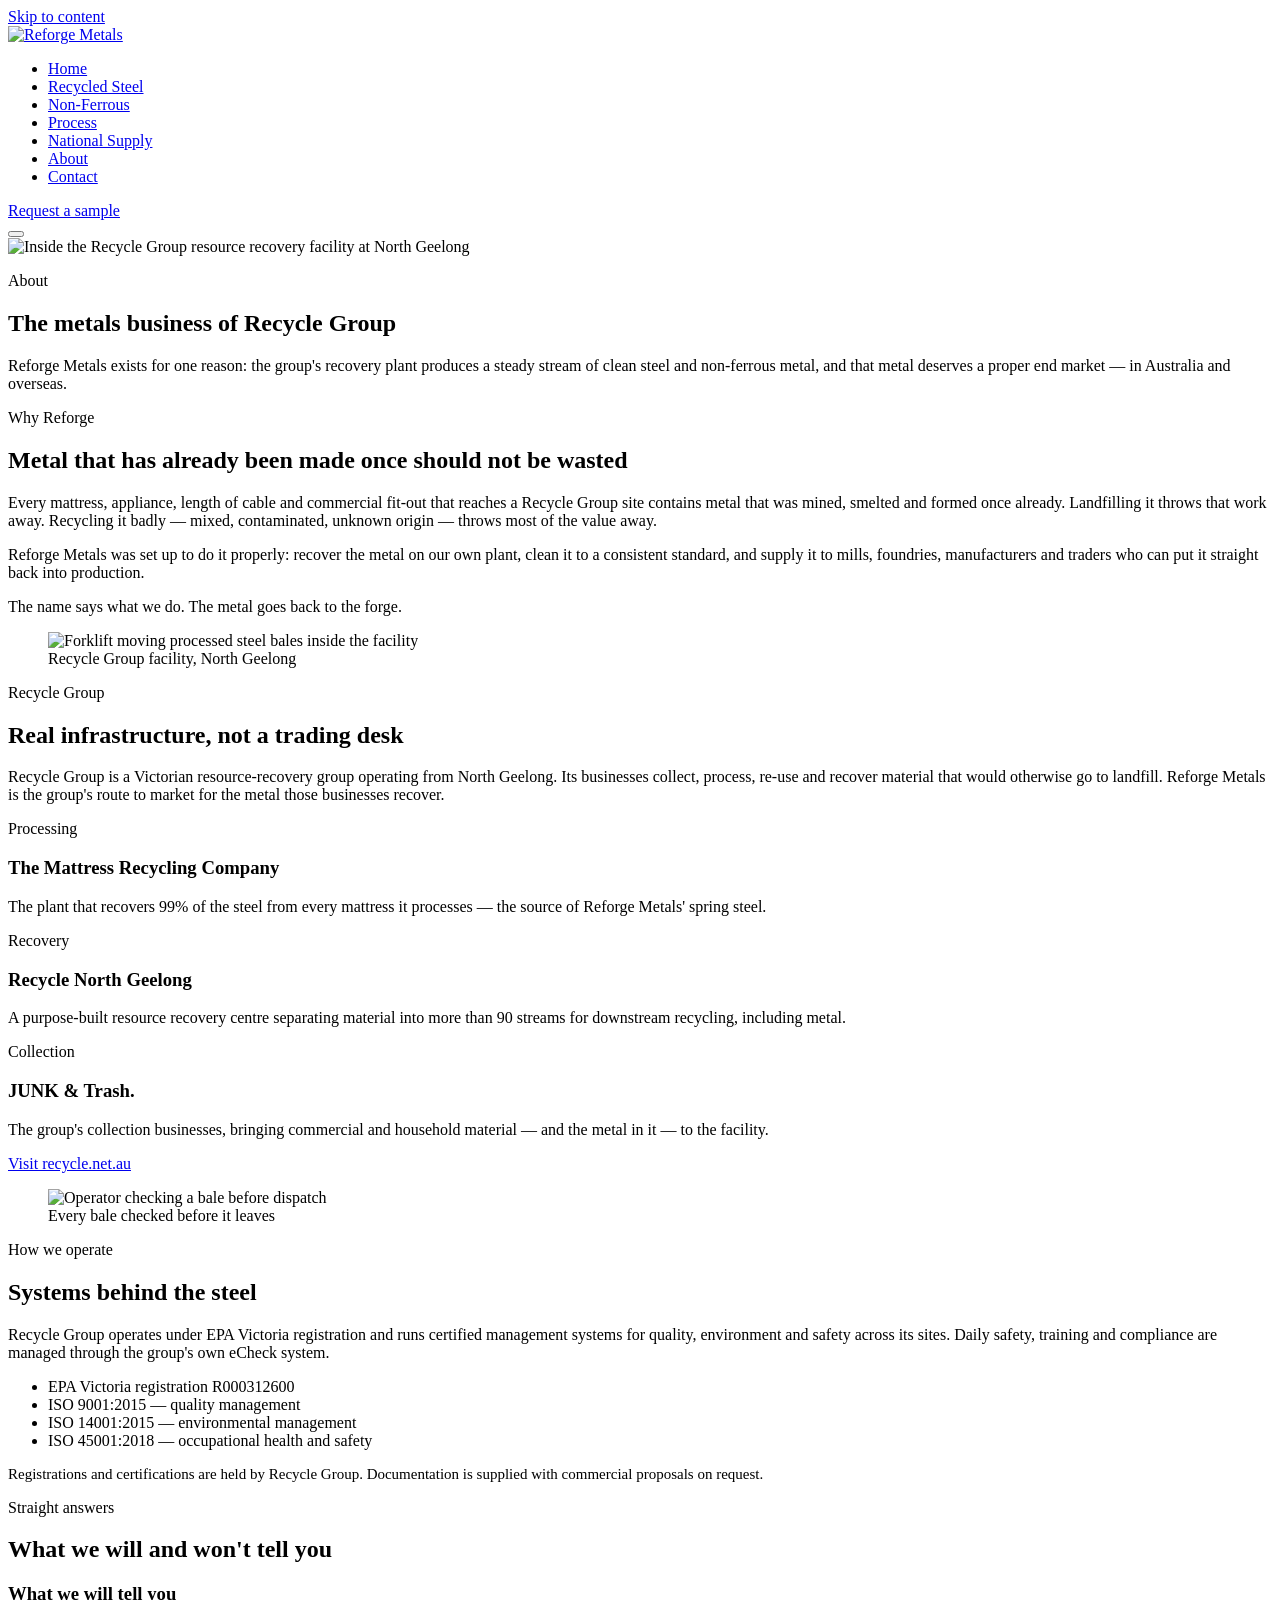
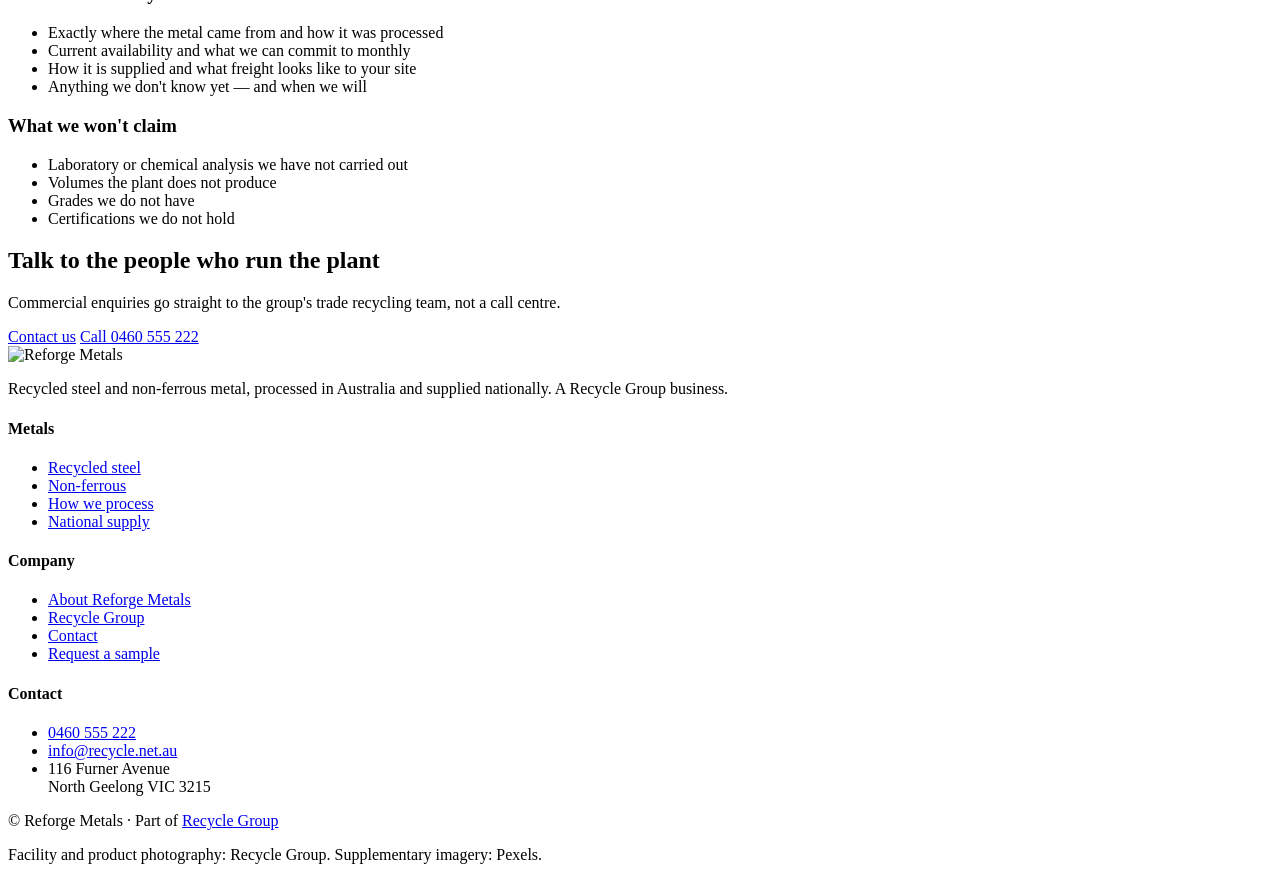
==== about.html @ 905d87a1 "Add Reforge Metals site pages" ====
<!DOCTYPE html>
<html lang="en-AU">
<head>
<meta charset="utf-8">
<meta name="viewport" content="width=device-width, initial-scale=1">
<title>About — Reforge Metals</title>
<meta name="description" content="Reforge Metals is the metals business of Recycle Group, the Victorian resource-recovery group behind The Mattress Recycling Company and Recycle North Geelong.">
<meta name="theme-color" content="#0E1113">
<link rel="icon" type="image/png" href="assets/favicon.png">
<meta property="og:title" content="About — Reforge Metals">
<meta property="og:description" content="Reforge Metals is the metals business of Recycle Group, the Victorian resource-recovery group behind The Mattress Recycling Company and Recycle North Geelong.">
<meta property="og:image" content="assets/img/hero-bale-container.webp">
<link rel="preconnect" href="https://fonts.googleapis.com">
<link rel="preconnect" href="https://fonts.gstatic.com" crossorigin>
<link href="https://fonts.googleapis.com/css2?family=Barlow+Condensed:wght@600;700;800&family=Barlow:wght@400;500;600&display=swap" rel="stylesheet">
<link rel="stylesheet" href="assets/main.css">
</head>
<body class="page-about">
<a class="skip" href="#main">Skip to content</a>

<header class="site-header" id="top">
  <div class="wrap header-row">
    <a class="brand" href="index.html" aria-label="Reforge Metals — home">
      <img src="assets/logo-light.png" alt="Reforge Metals" width="1400" height="563">
    </a>
    <nav class="site-nav" id="site-nav" aria-label="Main">
      <ul>
        <li><a href="index.html">Home</a></li>
<li><a href="steel.html">Recycled Steel</a></li>
<li><a href="non-ferrous.html">Non-Ferrous</a></li>
<li><a href="process.html">Process</a></li>
<li><a href="national.html">National Supply</a></li>
<li><a href="about.html" class="is-active">About</a></li>
<li><a href="contact.html">Contact</a></li>
      </ul>
      <a class="btn btn-green nav-cta" href="contact.html">Request a sample</a>
    </nav>
    <button class="menu-toggle" id="menu-toggle" aria-controls="site-nav" aria-expanded="false" aria-label="Open menu">
      <span></span><span></span><span></span>
    </button>
  </div>
</header>

<main id="main">
<section class="page-hero">
  <div class="hero-media"><img src="assets/img/facility.webp" alt="Inside the Recycle Group resource recovery facility at North Geelong" fetchpriority="high"></div>
  <div class="wrap">
    <p class="eyebrow">About</p>
    <h1>The metals business of Recycle Group</h1>
    <p class="lead">Reforge Metals exists for one reason: the group's recovery plant produces a steady stream of clean steel and non-ferrous metal, and that metal deserves a proper end market — in Australia and overseas.</p>
  </div>
</section>

<section class="section">
  <div class="wrap">
    <div class="split">
      <div class="reveal">
        <p class="eyebrow">Why Reforge</p>
        <h2>Metal that has already been made once should not be wasted</h2>
        <p>Every mattress, appliance, length of cable and commercial fit-out that reaches a Recycle Group site contains metal that was mined, smelted and formed once already. Landfilling it throws that work away. Recycling it badly — mixed, contaminated, unknown origin — throws most of the value away.</p>
        <p>Reforge Metals was set up to do it properly: recover the metal on our own plant, clean it to a consistent standard, and supply it to mills, foundries, manufacturers and traders who can put it straight back into production.</p>
        <p>The name says what we do. The metal goes back to the forge.</p>
      </div>
      <figure class="split-img reveal">
        <img src="assets/img/forklift-bales.webp" alt="Forklift moving processed steel bales inside the facility" loading="lazy">
        <figcaption>Recycle Group facility, North Geelong</figcaption>
      </figure>
    </div>
  </div>
</section>

<section class="section section-dark section-line" id="recycle-group">
  <div class="wrap">
    <div class="section-head reveal">
      <p class="eyebrow">Recycle Group</p>
      <h2>Real infrastructure, not a trading desk</h2>
      <p>Recycle Group is a Victorian resource-recovery group operating from North Geelong. Its businesses collect, process, re-use and recover material that would otherwise go to landfill. Reforge Metals is the group's route to market for the metal those businesses recover.</p>
    </div>
    <div class="grid grid-3">
      <div class="card reveal"><span class="num">Processing</span><h3>The Mattress Recycling Company</h3><p>The plant that recovers 99% of the steel from every mattress it processes — the source of Reforge Metals' spring steel.</p></div>
      <div class="card reveal"><span class="num">Recovery</span><h3>Recycle North Geelong</h3><p>A purpose-built resource recovery centre separating material into more than 90 streams for downstream recycling, including metal.</p></div>
      <div class="card reveal"><span class="num">Collection</span><h3>JUNK &amp; Trash.</h3><p>The group's collection businesses, bringing commercial and household material — and the metal in it — to the facility.</p></div>
    </div>
    <p class="mt-4"><a class="btn btn-ghost" href="https://recycle.net.au" rel="noopener">Visit recycle.net.au</a></p>
  </div>
</section>

<section class="section">
  <div class="wrap">
    <div class="split rev">
      <figure class="split-img reveal">
        <img src="assets/img/measuring-bale.webp" alt="Operator checking a bale before dispatch" loading="lazy">
        <figcaption>Every bale checked before it leaves</figcaption>
      </figure>
      <div class="reveal">
        <p class="eyebrow">How we operate</p>
        <h2>Systems behind the steel</h2>
        <p>Recycle Group operates under EPA Victoria registration and runs certified management systems for quality, environment and safety across its sites. Daily safety, training and compliance are managed through the group's own eCheck system.</p>
        <ul class="checks">
          <li>EPA Victoria registration R000312600</li>
          <li>ISO 9001:2015 — quality management</li>
          <li>ISO 14001:2015 — environmental management</li>
          <li>ISO 45001:2018 — occupational health and safety</li>
        </ul>
        <p class="muted" style="font-size:15px">Registrations and certifications are held by Recycle Group. Documentation is supplied with commercial proposals on request.</p>
      </div>
    </div>
  </div>
</section>

<section class="section section-dark section-line">
  <div class="wrap">
    <div class="section-head reveal">
      <p class="eyebrow">Straight answers</p>
      <h2>What we will and won't tell you</h2>
    </div>
    <div class="grid grid-2">
      <div class="card reveal"><h3>What we will tell you</h3><ul class="plain"><li>Exactly where the metal came from and how it was processed</li><li>Current availability and what we can commit to monthly</li><li>How it is supplied and what freight looks like to your site</li><li>Anything we don't know yet — and when we will</li></ul></div>
      <div class="card reveal"><h3>What we won't claim</h3><ul class="plain"><li>Laboratory or chemical analysis we have not carried out</li><li>Volumes the plant does not produce</li><li>Grades we do not have</li><li>Certifications we do not hold</li></ul></div>
    </div>
  </div>
</section>

<section class="cta">
  <div class="wrap cta-inner">
    <div>
      <h2>Talk to the people who run the plant</h2>
      <p>Commercial enquiries go straight to the group's trade recycling team, not a call centre.</p>
    </div>
    <div class="btn-row">
      <a class="btn btn-dark" href="contact.html">Contact us</a>
      <a class="btn" href="tel:+61460555222">Call 0460 555 222</a>
    </div>
  </div>
</section>

</main>

<footer class="site-footer">
  <div class="wrap">
    <div class="footer-grid">
      <div class="footer-brand">
        <img src="assets/logo-light.png" alt="Reforge Metals" width="1400" height="563">
        <p>Recycled steel and non-ferrous metal, processed in Australia and supplied nationally. A Recycle Group business.</p>
      </div>
      <div>
        <h4>Metals</h4>
        <ul>
          <li><a href="steel.html">Recycled steel</a></li>
          <li><a href="non-ferrous.html">Non-ferrous</a></li>
          <li><a href="process.html">How we process</a></li>
          <li><a href="national.html">National supply</a></li>
        </ul>
      </div>
      <div>
        <h4>Company</h4>
        <ul>
          <li><a href="about.html">About Reforge Metals</a></li>
          <li><a href="about.html#recycle-group">Recycle Group</a></li>
          <li><a href="contact.html">Contact</a></li>
          <li><a href="contact.html#sample">Request a sample</a></li>
        </ul>
      </div>
      <div>
        <h4>Contact</h4>
        <ul class="contact-list">
          <li><a href="tel:+61460555222">0460 555 222</a></li>
          <li><a href="mailto:info@recycle.net.au">info@recycle.net.au</a></li>
          <li>116 Furner Avenue<br>North Geelong VIC 3215</li>
        </ul>
      </div>
    </div>
    <div class="footer-base">
      <p>&copy; <span id="year"></span> Reforge Metals · Part of <a href="https://recycle.net.au" rel="noopener">Recycle Group</a></p>
      <p class="credits">Facility and product photography: Recycle Group. Supplementary imagery: Pexels.</p>
    </div>
  </div>
</footer>

<script src="assets/main.js"></script>
</body>
</html>
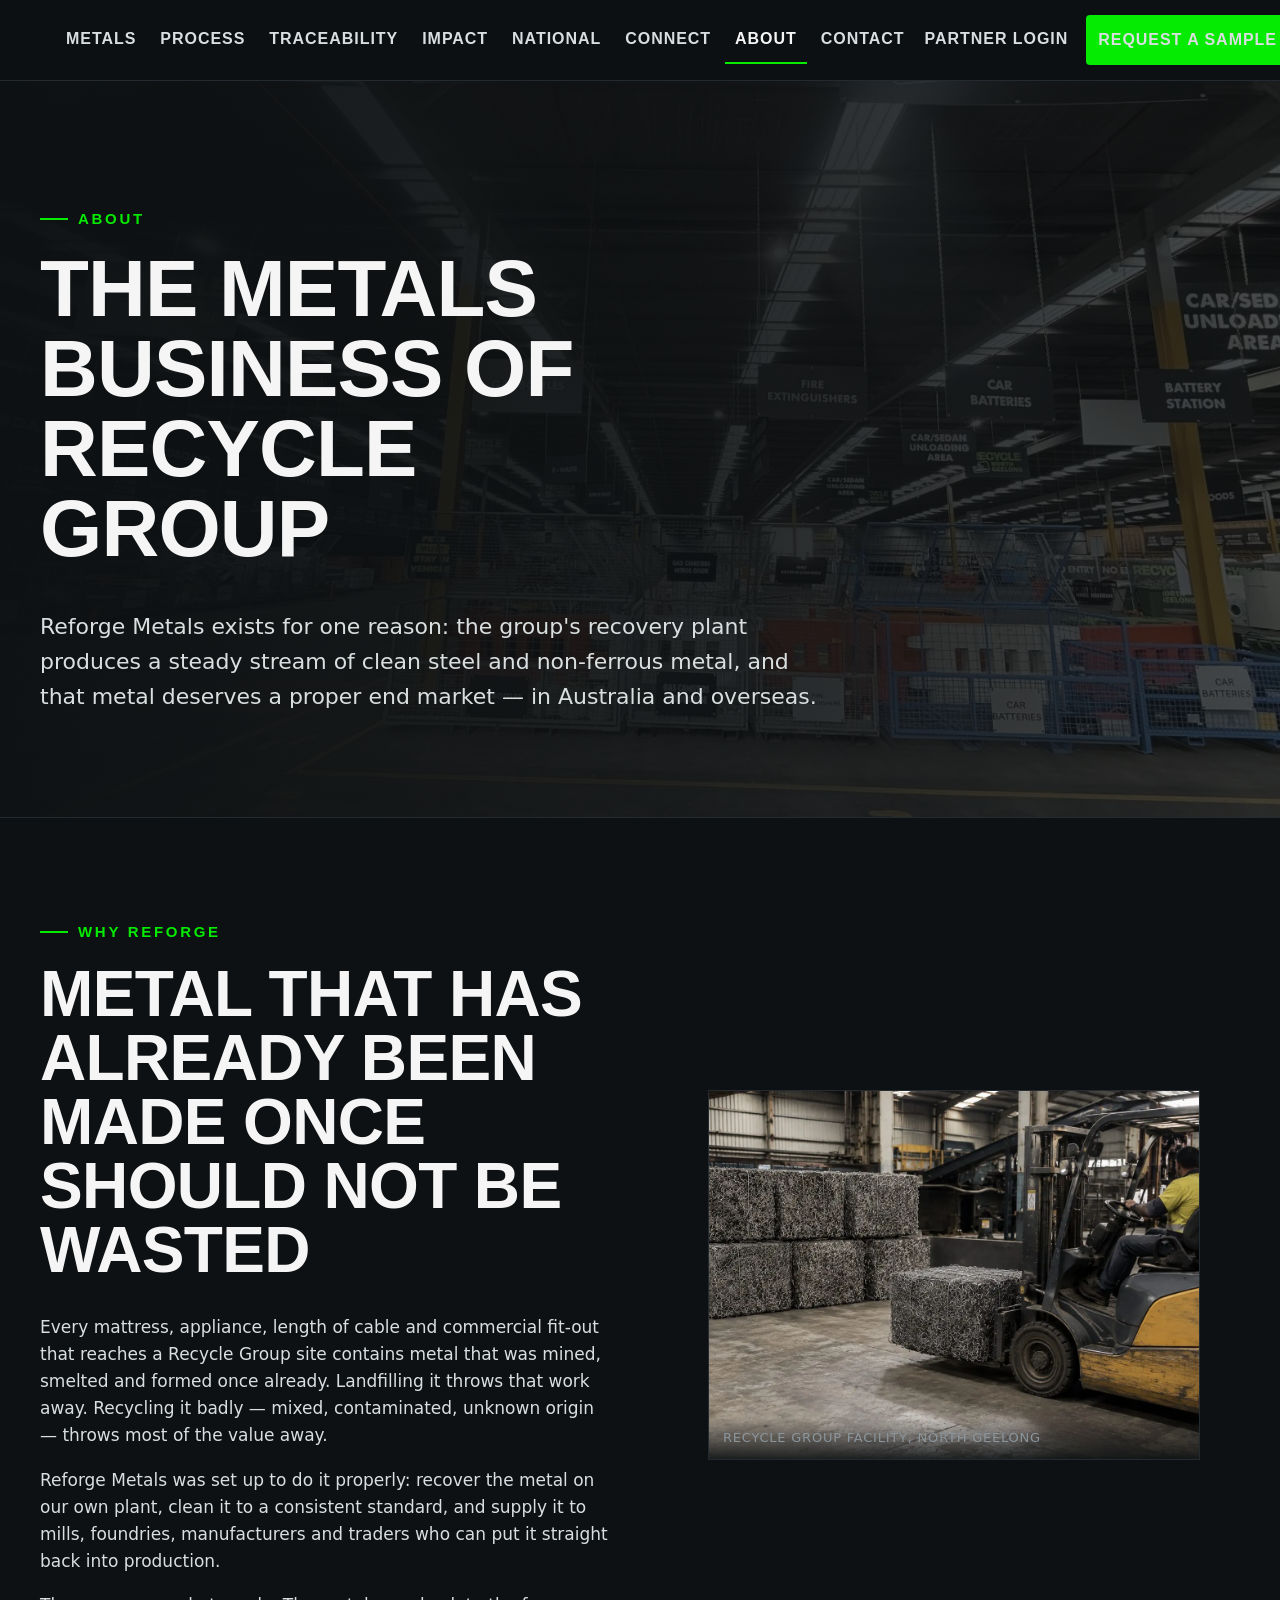
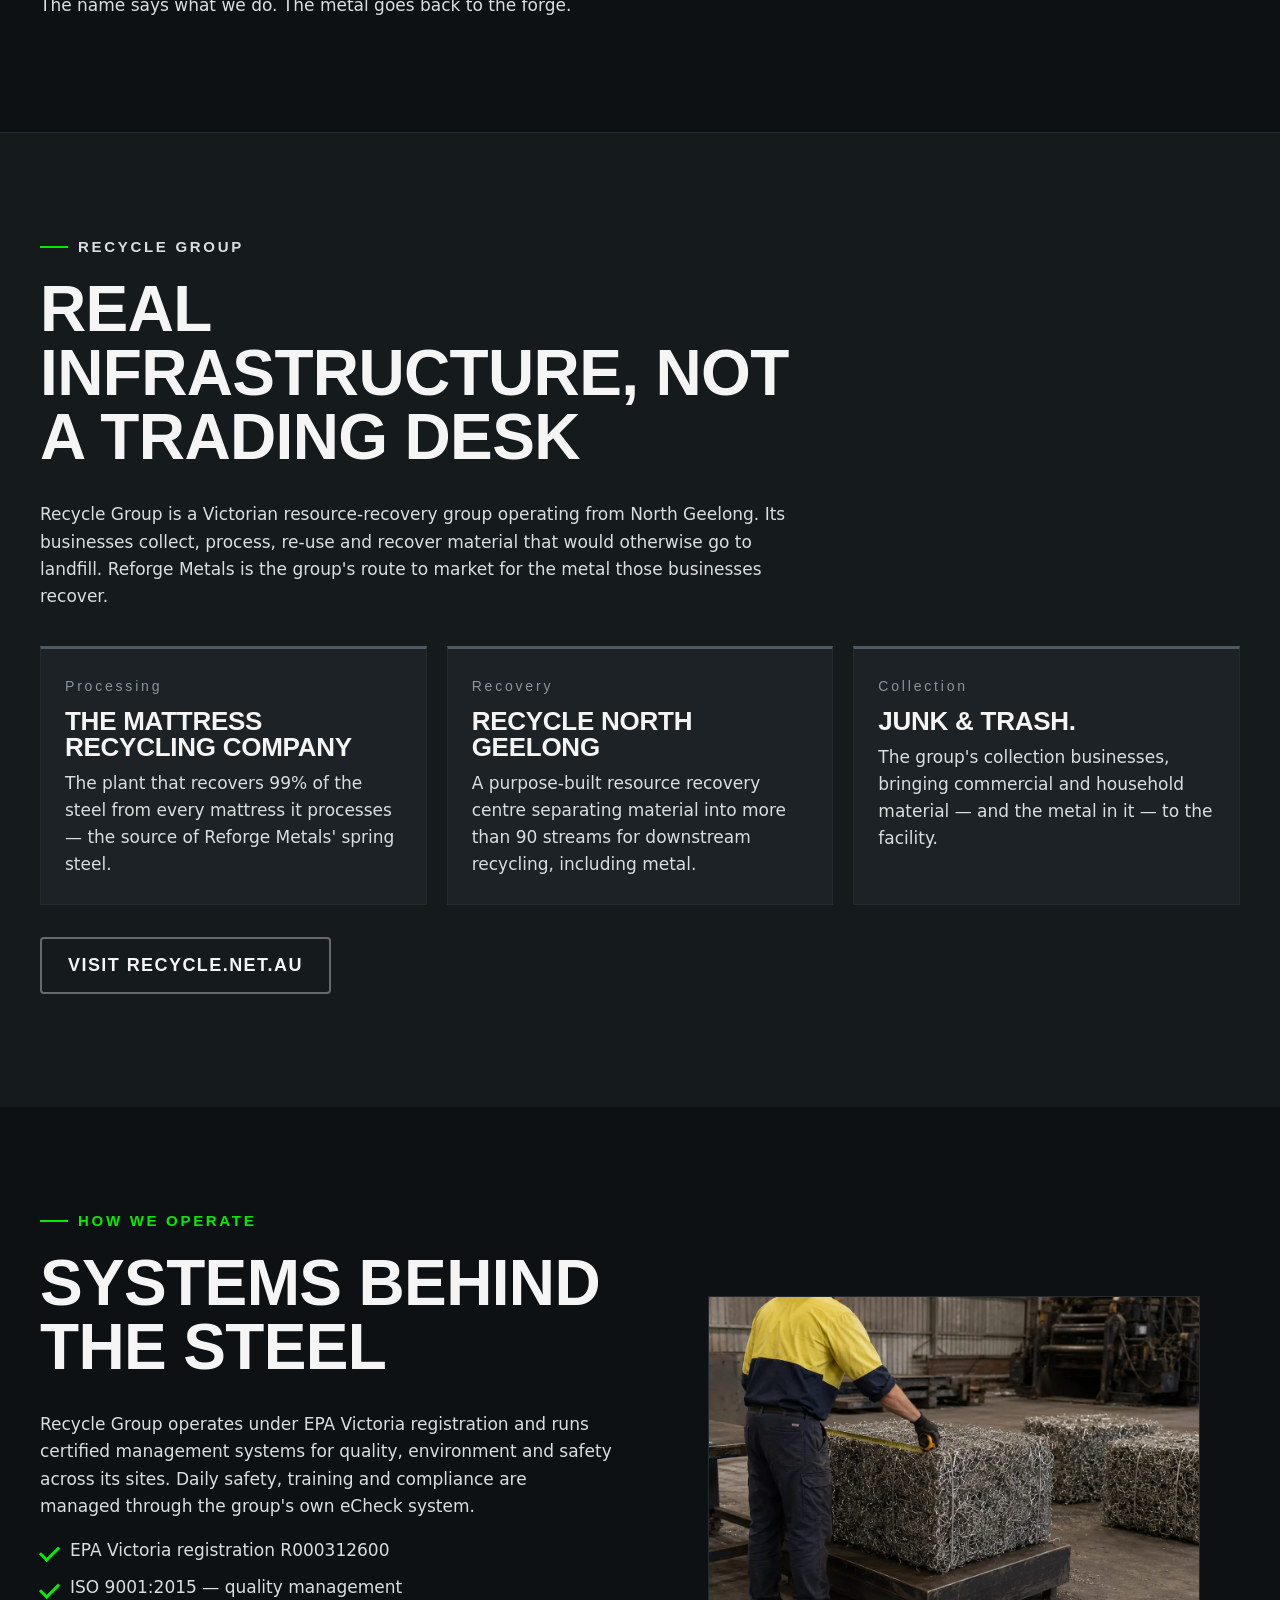
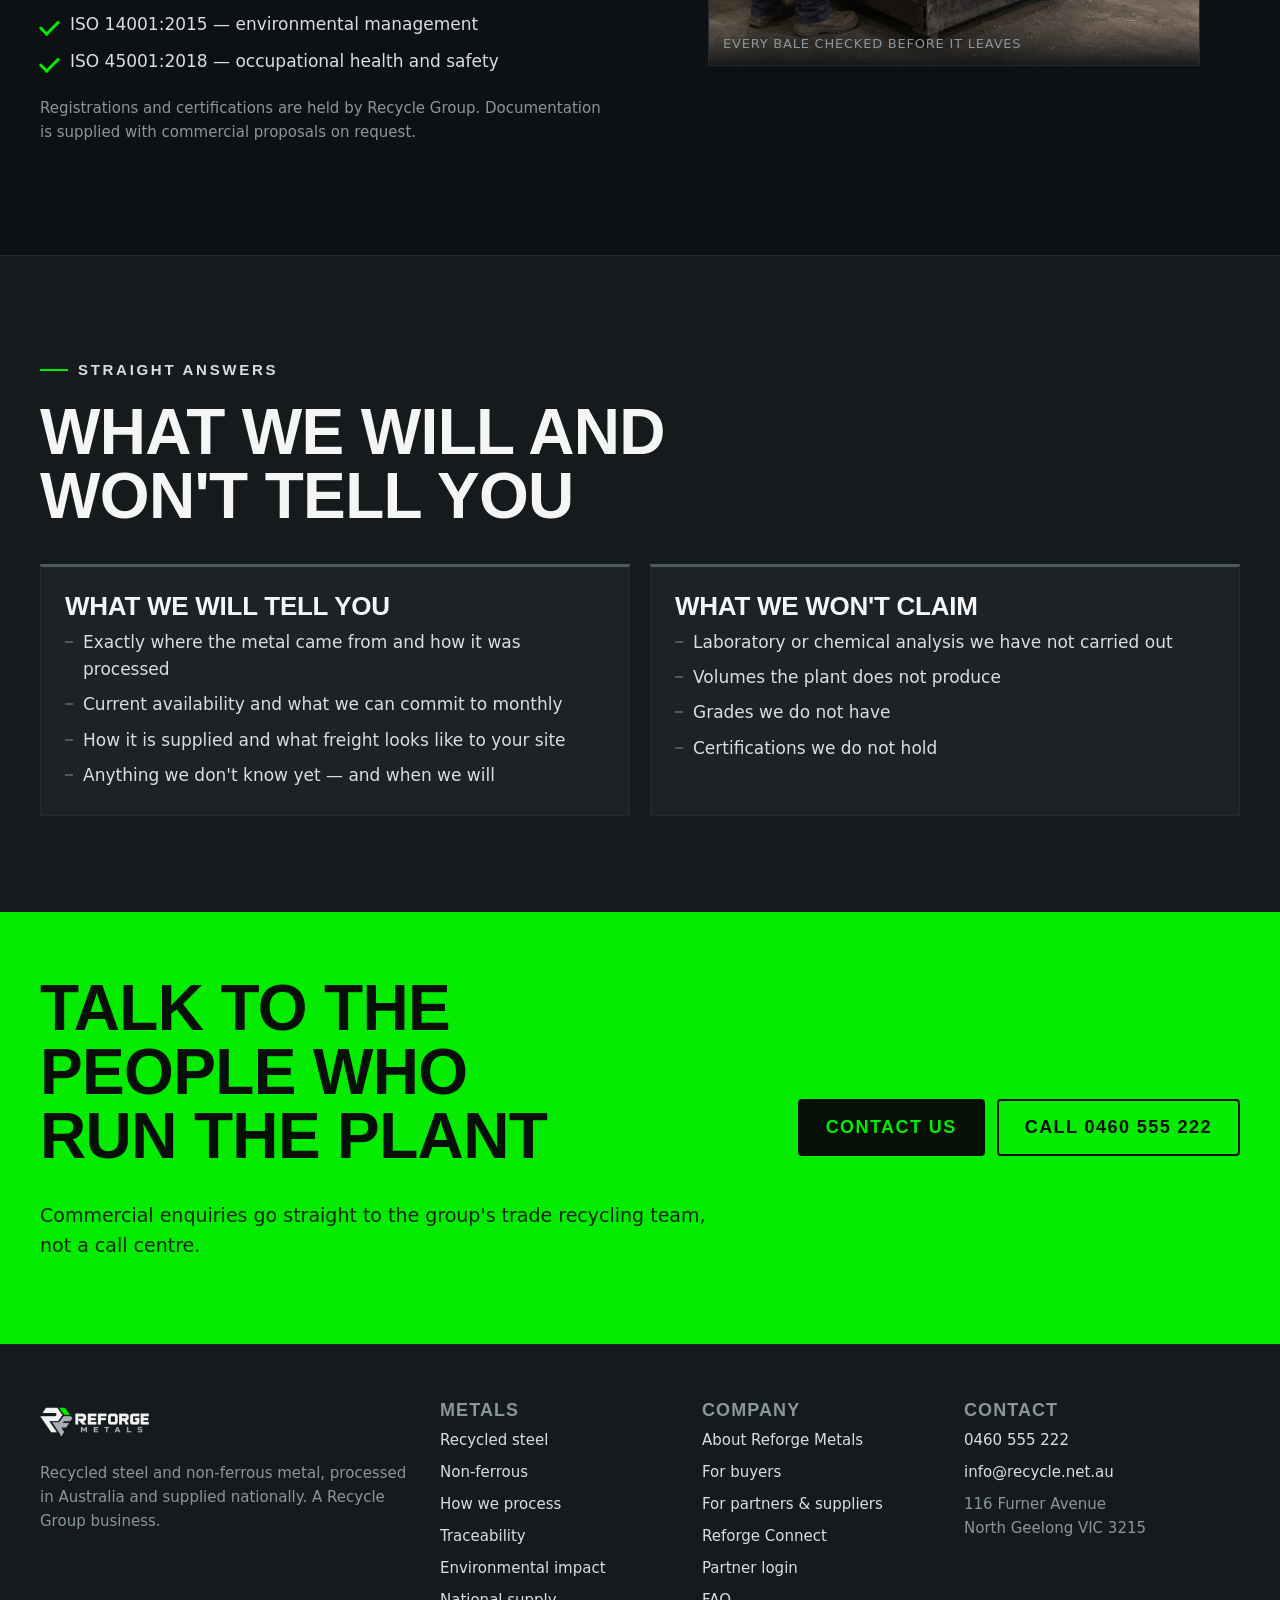
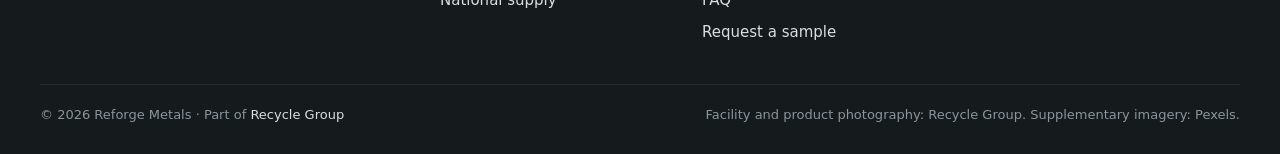
==== commit e130f996: "10x: traceability, impact, connect, partners, buyers, faq, metals pages + nav" ====
--- a/about.html
+++ b/about.html
@@ -25,15 +25,17 @@
     </a>
     <nav class="site-nav" id="site-nav" aria-label="Main">
       <ul>
-        <li><a href="index.html">Home</a></li>
-<li><a href="steel.html">Recycled Steel</a></li>
-<li><a href="non-ferrous.html">Non-Ferrous</a></li>
+        <li><a href="metals.html">Metals</a></li>
 <li><a href="process.html">Process</a></li>
-<li><a href="national.html">National Supply</a></li>
+<li><a href="traceability.html">Traceability</a></li>
+<li><a href="impact.html">Impact</a></li>
+<li><a href="national.html">National</a></li>
+<li><a href="connect.html">Connect</a></li>
 <li><a href="about.html" class="is-active">About</a></li>
 <li><a href="contact.html">Contact</a></li>
       </ul>
-      <a class="btn btn-green nav-cta" href="contact.html">Request a sample</a>
+      <a class="nav-login" href="connect/">Partner login</a>
+      <a class="btn btn-green nav-cta" href="contact.html#sample">Request a sample</a>
     </nav>
     <button class="menu-toggle" id="menu-toggle" aria-controls="site-nav" aria-expanded="false" aria-label="Open menu">
       <span></span><span></span><span></span>
@@ -149,6 +151,8 @@
           <li><a href="steel.html">Recycled steel</a></li>
           <li><a href="non-ferrous.html">Non-ferrous</a></li>
           <li><a href="process.html">How we process</a></li>
+          <li><a href="traceability.html">Traceability</a></li>
+          <li><a href="impact.html">Environmental impact</a></li>
           <li><a href="national.html">National supply</a></li>
         </ul>
       </div>
@@ -156,8 +160,11 @@
         <h4>Company</h4>
         <ul>
           <li><a href="about.html">About Reforge Metals</a></li>
-          <li><a href="about.html#recycle-group">Recycle Group</a></li>
-          <li><a href="contact.html">Contact</a></li>
+          <li><a href="buyers.html">For buyers</a></li>
+          <li><a href="partners.html">For partners &amp; suppliers</a></li>
+          <li><a href="connect.html">Reforge Connect</a></li>
+          <li><a href="connect/">Partner login</a></li>
+          <li><a href="faq.html">FAQ</a></li>
           <li><a href="contact.html#sample">Request a sample</a></li>
         </ul>
       </div>
--- a/assets/main.css
+++ b/assets/main.css
@@ -0,0 +1,318 @@
+/* Reforge Metals — main stylesheet. Dark industrial. Mobile-first. */
+:root{
+  --bg:#0E1113;
+  --bg-2:#151A1D;
+  --bg-3:#1C2226;
+  --line:#242B30;
+  --steel:#353E43;
+  --steel-2:#4E5A61;
+  --muted:#8A959C;
+  --text:#D9DEDF;
+  --white:#F4F5F4;
+  --green:#06EB02;
+  --green-ink:#04B301;
+  --green-dim:rgba(6,235,2,.10);
+  --font-display:"Barlow Condensed","Arial Narrow",Impact,sans-serif;
+  --font-body:"Barlow",system-ui,-apple-system,"Segoe UI",Roboto,sans-serif;
+  --wrap:1240px;
+  --gutter:20px;
+  --radius:4px;
+}
+*{box-sizing:border-box}
+html{-webkit-text-size-adjust:100%;scroll-behavior:smooth}
+body{margin:0;background:var(--bg);color:var(--text);font-family:var(--font-body);font-size:17px;line-height:1.6;font-weight:400;overflow-x:hidden}
+img{max-width:100%;height:auto;display:block}
+a{color:var(--white);text-decoration:none}
+a:hover{color:var(--green)}
+h1,h2,h3,h4{font-family:var(--font-display);color:var(--white);line-height:1;margin:0 0 .5em;font-weight:800;letter-spacing:-.01em;text-transform:uppercase}
+h1{font-size:clamp(44px,9vw,96px)}
+h2{font-size:clamp(34px,6vw,64px)}
+h3{font-size:clamp(24px,3.4vw,32px);font-weight:700}
+h4{font-size:18px;font-weight:700;letter-spacing:.06em;color:var(--muted)}
+p{margin:0 0 1em}
+.lead{font-size:clamp(18px,2.2vw,22px);color:var(--text);max-width:62ch}
+.wrap{width:100%;max-width:var(--wrap);margin:0 auto;padding-left:var(--gutter);padding-right:var(--gutter)}
+.skip{position:absolute;left:-999px;top:0;background:var(--green);color:#000;padding:8px 12px;z-index:100}
+.skip:focus{left:8px;top:8px}
+.eyebrow{display:inline-flex;align-items:center;gap:10px;font-family:var(--font-display);font-weight:700;font-size:15px;letter-spacing:.18em;text-transform:uppercase;color:var(--green);margin-bottom:18px}
+.eyebrow::before{content:"";width:28px;height:2px;background:var(--green)}
+.muted{color:var(--muted)}
+.green{color:var(--green)}
+
+/* Buttons */
+.btn{display:inline-flex;align-items:center;justify-content:center;gap:10px;min-height:52px;padding:12px 26px;border:2px solid var(--steel-2);border-radius:var(--radius);font-family:var(--font-display);font-weight:700;font-size:18px;letter-spacing:.08em;text-transform:uppercase;color:var(--white);background:transparent;cursor:pointer;transition:background .15s,border-color .15s,color .15s,transform .15s}
+.btn:hover{border-color:var(--white);color:var(--white);transform:translateY(-1px)}
+.btn-green{background:var(--green);border-color:var(--green);color:#071007}
+.btn-green:hover{background:#2bff28;border-color:#2bff28;color:#071007}
+.btn-ghost{border-color:rgba(255,255,255,.35)}
+.btn-row{display:flex;flex-wrap:wrap;gap:12px}
+.btn svg{width:18px;height:18px}
+
+/* Header */
+.site-header{position:sticky;top:0;z-index:50;background:rgba(14,17,19,.92);backdrop-filter:blur(10px);-webkit-backdrop-filter:blur(10px);border-bottom:1px solid var(--line)}
+.header-row{display:flex;align-items:center;justify-content:space-between;height:72px;gap:16px}
+.brand img{height:40px;width:auto}
+.site-nav ul{list-style:none;margin:0;padding:0;display:flex;gap:4px}
+.site-nav a{display:block;white-space:nowrap;padding:10px 10px;font-family:var(--font-display);font-weight:600;font-size:16px;letter-spacing:.06em;text-transform:uppercase;color:var(--text);border-bottom:2px solid transparent}
+.site-nav a:hover{color:var(--white)}
+.site-nav a.is-active{color:var(--white);border-bottom-color:var(--green)}
+.site-nav{display:none}
+.nav-cta{min-height:44px;padding:8px 18px;font-size:16px;margin-left:8px}
+.nav-login{font-family:var(--font-display);font-weight:600;font-size:16px;letter-spacing:.06em;text-transform:uppercase;color:var(--muted);padding:10px 8px 10px 14px;white-space:nowrap}
+.nav-login:hover{color:var(--white)}
+body.nav-open .nav-login{font-size:22px;padding:18px 0 0;color:var(--text)}
+.menu-toggle{display:flex;flex-direction:column;justify-content:center;gap:5px;width:48px;height:48px;padding:10px;background:transparent;border:1px solid var(--steel);border-radius:var(--radius);cursor:pointer}
+.menu-toggle span{display:block;height:2px;background:var(--white);transition:transform .2s,opacity .2s}
+.menu-toggle[aria-expanded="true"] span:nth-child(1){transform:translateY(7px) rotate(45deg)}
+.menu-toggle[aria-expanded="true"] span:nth-child(2){opacity:0}
+.menu-toggle[aria-expanded="true"] span:nth-child(3){transform:translateY(-7px) rotate(-45deg)}
+body.nav-open{overflow:hidden}
+body.nav-open .site-header{backdrop-filter:none;-webkit-backdrop-filter:none;background:var(--bg)}
+body.nav-open .site-nav{display:flex;flex-direction:column;position:fixed;inset:72px 0 0 0;background:var(--bg);padding:24px var(--gutter) 40px;overflow:auto;z-index:60}
+body.nav-open .site-nav ul{flex-direction:column;gap:0}
+body.nav-open .site-nav a{font-size:30px;padding:14px 0;border-bottom:1px solid var(--line)}
+body.nav-open .site-nav a.is-active{border-bottom-color:var(--green)}
+body.nav-open .nav-cta{margin:28px 0 0;font-size:20px;min-height:56px}
+@media(min-width:1180px){
+  .site-nav{display:flex;align-items:center}
+  .menu-toggle{display:none}
+  .brand img{height:44px}
+  .header-row{height:80px}
+}
+
+/* Hero */
+.hero{position:relative;min-height:calc(100svh - 72px);display:flex;align-items:flex-end;isolation:isolate;overflow:hidden}
+.hero-media{position:absolute;inset:0;z-index:-2}
+.hero-media img{width:100%;height:100%;object-fit:cover;object-position:center}
+.hero::before{content:"";position:absolute;inset:0;z-index:-1;background:linear-gradient(180deg,rgba(14,17,19,.35) 0%,rgba(14,17,19,.55) 45%,rgba(14,17,19,.96) 100%)}
+.hero .wrap{padding-top:120px;padding-bottom:40px}
+.hero h1{max-width:12ch;margin-bottom:20px}
+.hero h1 em{font-style:normal;color:var(--green)}
+.hero .lead{margin-bottom:28px}
+.hero-stats{display:grid;grid-template-columns:repeat(2,1fr);gap:1px;background:var(--line);border:1px solid var(--line);margin-top:40px}
+.hero-stats div{background:rgba(14,17,19,.9);padding:16px 18px}
+.hero-stats b{display:block;font-family:var(--font-display);font-weight:800;font-size:clamp(30px,5vw,44px);color:var(--white);line-height:1;letter-spacing:-.01em}
+.hero-stats b.sm{font-size:clamp(22px,3vw,30px);padding-top:6px}
+.hero-stats span{display:block;font-size:13px;letter-spacing:.14em;text-transform:uppercase;color:var(--muted);margin-top:6px}
+@media(min-width:760px){.hero-stats{grid-template-columns:repeat(4,1fr)}.hero .wrap{padding-bottom:56px}}
+@media(min-width:1180px){.hero{min-height:calc(100svh - 80px)}}
+
+/* Hero with map (home) */
+.hero-map{flex-direction:column;align-items:stretch;justify-content:center;min-height:0}
+.hero-map .hero-media{opacity:.28}
+.hero-map::before{background:linear-gradient(180deg,rgba(14,17,19,.6) 0%,rgba(14,17,19,.75) 60%,rgba(14,17,19,.98) 100%)}
+.hero-map .hero-grid{display:grid;gap:36px;align-items:center;padding-top:56px;padding-bottom:0}
+.hero-map .hero-copy h1{max-width:12ch;font-size:clamp(44px,7.5vw,84px)}
+.hero-map-wrap{position:relative}
+.hero-map-wrap svg{width:100%;height:auto;max-width:600px;margin:0 auto;display:block;filter:drop-shadow(0 20px 40px rgba(0,0,0,.5))}
+.hero-map .wrap:last-child{padding-bottom:40px}
+.hero-map .hero-stats{margin-top:36px}
+@media(min-width:900px){.hero-map .hero-grid{grid-template-columns:1.05fr .95fr;gap:56px;padding-top:80px}.hero-map .wrap:last-child{padding-bottom:56px}.hero-map .hero-stats{margin-top:56px}}
+@media(min-width:1180px){.hero-map{min-height:calc(100svh - 80px)}}
+
+/* Page hero (inner pages) */
+.page-hero{position:relative;isolation:isolate;overflow:hidden;padding:80px 0 56px;border-bottom:1px solid var(--line)}
+.page-hero .hero-media{opacity:.55}
+.page-hero::before{content:"";position:absolute;inset:0;z-index:-1;background:linear-gradient(90deg,rgba(14,17,19,.98) 0%,rgba(14,17,19,.85) 50%,rgba(14,17,19,.55) 100%)}
+.page-hero h1{font-size:clamp(40px,7vw,80px);max-width:14ch}
+.page-hero .lead{max-width:56ch}
+@media(min-width:760px){.page-hero{padding:120px 0 80px}}
+
+/* Sections */
+.section{padding:64px 0}
+.section-tight{padding:40px 0}
+.section-dark{background:var(--bg-2)}
+.section-line{border-top:1px solid var(--line)}
+.section-head{max-width:760px;margin-bottom:36px}
+.section-head p{color:var(--text)}
+@media(min-width:760px){.section{padding:96px 0}}
+
+/* Grids & cards */
+.grid{display:grid;gap:16px}
+.grid-2{grid-template-columns:1fr}
+.grid-3{grid-template-columns:1fr}
+.grid-4{grid-template-columns:1fr}
+.grid>*{min-width:0}
+h1,h2,h3{overflow-wrap:break-word}
+@media(min-width:560px){.grid-4{grid-template-columns:1fr 1fr}}
+@media(min-width:700px){.grid-2{grid-template-columns:1fr 1fr}.grid-3{grid-template-columns:repeat(3,1fr)}}
+@media(min-width:1000px){.grid-4{grid-template-columns:repeat(4,1fr)}.grid{gap:20px}}
+.card{background:var(--bg-3);border:1px solid var(--line);border-top:3px solid var(--steel-2);padding:26px 24px;display:flex;flex-direction:column;gap:10px;min-height:100%}
+.card:hover{border-top-color:var(--green)}
+.card h3{margin:0;font-size:clamp(22px,2.2vw,26px)}
+.card p{margin:0;color:var(--text)}
+.card .num{font-family:var(--font-display);font-size:14px;letter-spacing:.2em;color:var(--muted)}
+.card a.more{margin-top:auto;padding-top:12px;font-family:var(--font-display);font-weight:700;letter-spacing:.1em;text-transform:uppercase;font-size:15px;color:var(--green)}
+.card-link{display:block;color:inherit}
+.card-img{position:relative;overflow:hidden;aspect-ratio:4/3;background:var(--bg-3);border:1px solid var(--line)}
+.card-img img{width:100%;height:100%;object-fit:cover;transition:transform .5s}
+.card-link:hover .card-img img{transform:scale(1.04)}
+.card-body{padding:20px 0 0}
+.card-body h3{margin-bottom:6px}
+
+/* Split (image + text) */
+.split{display:grid;gap:28px;align-items:center}
+.split-img{position:relative;overflow:hidden;border:1px solid var(--line)}
+.split-img img{width:100%;height:100%;object-fit:cover;aspect-ratio:4/3}
+.split-img figcaption{position:absolute;left:0;right:0;bottom:0;padding:10px 14px;background:linear-gradient(180deg,transparent,rgba(14,17,19,.9));font-size:13px;letter-spacing:.06em;text-transform:uppercase;color:var(--muted)}
+@media(min-width:900px){.split{grid-template-columns:1fr 1fr;gap:56px}.split.rev .split-img{order:2}}
+
+/* Stats */
+.stats{display:grid;grid-template-columns:1fr 1fr;gap:1px;background:var(--line);border:1px solid var(--line)}
+.stats div{background:var(--bg);padding:26px 22px}
+.stats b{display:block;font-family:var(--font-display);font-weight:800;font-size:clamp(40px,6vw,64px);line-height:1;color:var(--white)}
+.stats b i{font-style:normal;color:var(--green)}
+.stats span{display:block;margin-top:8px;font-size:14px;letter-spacing:.1em;text-transform:uppercase;color:var(--muted)}
+@media(min-width:760px){.stats{grid-template-columns:repeat(4,1fr)}}
+
+/* Steps */
+.steps{display:grid;gap:16px;counter-reset:step}
+.step{position:relative;padding:28px 24px 28px 24px;background:var(--bg-3);border:1px solid var(--line);display:grid;gap:8px}
+.step::before{counter-increment:step;content:"0" counter(step);font-family:var(--font-display);font-weight:800;font-size:56px;line-height:1;color:var(--steel);letter-spacing:-.02em}
+.step h3{margin:6px 0 0}
+.step p{margin:0}
+@media(min-width:760px){.steps{grid-template-columns:repeat(2,1fr)}}
+@media(min-width:1100px){.steps{grid-template-columns:repeat(4,1fr)}}
+
+/* Spec table */
+.spec{width:100%;border-collapse:collapse;background:var(--bg-3);border:1px solid var(--line)}
+.spec th,.spec td{padding:16px 18px;text-align:left;vertical-align:top;border-bottom:1px solid var(--line)}
+.spec th{width:38%;font-family:var(--font-display);font-weight:700;letter-spacing:.08em;text-transform:uppercase;font-size:15px;color:var(--muted)}
+.spec td{color:var(--white);font-weight:500}
+.spec tr:last-child th,.spec tr:last-child td{border-bottom:0}
+@media(max-width:600px){.spec th,.spec td{display:block;width:100%;padding:12px 16px}.spec th{padding-bottom:2px;border-bottom:0}.spec td{padding-top:0}}
+
+/* Lists */
+.checks{list-style:none;padding:0;margin:0 0 1.2em;display:grid;gap:10px}
+.checks li{position:relative;padding-left:30px}
+.checks li::before{content:"";position:absolute;left:0;top:9px;width:16px;height:8px;border-left:3px solid var(--green);border-bottom:3px solid var(--green);transform:rotate(-45deg)}
+.plain{list-style:none;padding:0;margin:0;display:grid;gap:8px}
+.plain li{padding-left:18px;position:relative}
+.plain li::before{content:"";position:absolute;left:0;top:12px;width:8px;height:2px;background:var(--steel-2)}
+
+/* Bands */
+.band{position:relative;isolation:isolate;overflow:hidden;padding:80px 0}
+.band .hero-media{opacity:.6}
+.band::before{content:"";position:absolute;inset:0;z-index:-1;background:linear-gradient(90deg,rgba(14,17,19,.94) 0%,rgba(14,17,19,.75) 55%,rgba(14,17,19,.45) 100%)}
+.band h2{max-width:20ch}
+@media(min-width:760px){.band{padding:120px 0}}
+
+/* Gallery strip */
+.strip{display:grid;grid-template-columns:repeat(2,1fr);gap:8px}
+.strip figure{margin:0;position:relative;overflow:hidden;border:1px solid var(--line);aspect-ratio:4/3}
+.strip img{width:100%;height:100%;object-fit:cover}
+.strip figcaption{position:absolute;left:0;right:0;bottom:0;padding:8px 12px;background:linear-gradient(180deg,transparent,rgba(14,17,19,.92));font-size:12px;letter-spacing:.08em;text-transform:uppercase;color:var(--muted)}
+@media(min-width:760px){.strip{grid-template-columns:repeat(4,1fr)}}
+
+/* Notice */
+.notice{border:1px solid var(--steel);border-left:4px solid var(--green);background:var(--bg-2);padding:18px 22px;font-size:16px}
+.notice strong{color:var(--white)}
+
+/* CTA */
+.cta{background:var(--green);color:#071007;padding:64px 0}
+.cta h2{color:#071007;max-width:16ch}
+.cta p{color:#0f2a0f;max-width:56ch;font-size:19px}
+.cta .btn{border-color:#071007;color:#071007}
+.cta .btn:hover{background:#071007;color:var(--green);border-color:#071007}
+.cta .btn-dark{background:#071007;color:var(--green)}
+.cta-inner{display:grid;gap:24px;align-items:center}
+@media(min-width:900px){.cta-inner{grid-template-columns:1.4fr 1fr}.cta .btn-row{justify-content:flex-end}}
+
+/* Map */
+.map-wrap{display:grid;gap:28px;align-items:center}
+.map-wrap svg{width:100%;height:auto;max-width:640px;margin:0 auto}
+@media(min-width:900px){.map-wrap{grid-template-columns:1fr 1fr;gap:56px}}
+.route-list{list-style:none;padding:0;margin:0;display:grid;gap:12px}
+.route-list li{display:grid;grid-template-columns:auto 1fr;gap:14px;align-items:start;padding:14px 16px;background:var(--bg-3);border:1px solid var(--line)}
+.route-list b{font-family:var(--font-display);font-size:22px;color:var(--green);line-height:1.1}
+.route-list span{color:var(--text)}
+
+/* Forms */
+.form{display:grid;gap:16px}
+.form label{display:grid;gap:6px;font-family:var(--font-display);font-weight:600;letter-spacing:.08em;text-transform:uppercase;font-size:14px;color:var(--muted)}
+.form input,.form select,.form textarea{width:100%;font:inherit;font-size:17px;color:var(--white);background:var(--bg);border:1px solid var(--steel);border-radius:var(--radius);padding:14px 14px;min-height:52px}
+.form textarea{min-height:140px;resize:vertical}
+.form input:focus,.form select:focus,.form textarea:focus{outline:2px solid var(--green);outline-offset:0;border-color:var(--green)}
+.form .row{display:grid;gap:16px}
+@media(min-width:640px){.form .row{grid-template-columns:1fr 1fr}}
+.form-note{font-size:14px;color:var(--muted)}
+.contact-cards{display:grid;gap:16px}
+.contact-cards .card b{font-family:var(--font-display);font-size:26px;color:var(--white)}
+.contact-cards .card a{font-size:20px;font-weight:500}
+
+/* Footer */
+.site-footer{border-top:1px solid var(--line);background:var(--bg-2);padding:56px 0 28px;margin-top:0}
+.footer-grid{display:grid;gap:32px}
+.footer-brand img{height:44px;width:auto;margin-bottom:16px}
+.footer-brand p{color:var(--muted);max-width:40ch;font-size:15px}
+.site-footer ul{list-style:none;padding:0;margin:0;display:grid;gap:8px}
+.site-footer li{color:var(--muted);font-size:15px}
+.site-footer a{color:var(--text)}
+.site-footer a:hover{color:var(--green)}
+.footer-base{display:flex;flex-wrap:wrap;justify-content:space-between;gap:8px;border-top:1px solid var(--line);margin-top:40px;padding-top:20px;font-size:13px;color:var(--muted)}
+.footer-base p{margin:0}
+@media(min-width:760px){.footer-grid{grid-template-columns:1.6fr 1fr 1fr 1.2fr}}
+
+/* Utilities */
+.mt-0{margin-top:0}.mt-2{margin-top:16px}.mt-4{margin-top:32px}.mt-6{margin-top:48px}
+.mb-0{margin-bottom:0}
+.narrow{max-width:760px}
+.center{text-align:center}
+.reveal{opacity:0;transform:translateY(14px);transition:opacity .6s ease,transform .6s ease}
+.reveal.in{opacity:1;transform:none}
+@media(prefers-reduced-motion:reduce){.reveal{opacity:1;transform:none;transition:none}html{scroll-behavior:auto}}
+
+/* Chain mini (home) */
+.chain-mini{display:grid;grid-template-columns:repeat(4,1fr);gap:1px;background:var(--line);border:1px solid var(--line);margin:8px 0 24px}
+.chain-mini div{background:var(--bg-3);padding:12px 12px}
+.chain-mini b{display:block;font-family:var(--font-display);font-size:22px;color:var(--green);line-height:1}
+.chain-mini span{display:block;font-size:12px;letter-spacing:.1em;text-transform:uppercase;color:var(--muted);margin-top:6px}
+
+/* Impact big number */
+.impact-big{display:grid;gap:16px}
+.impact-big__num{background:var(--green);color:#071007;padding:32px 28px;position:relative;overflow:hidden}
+.impact-big__num b{display:block;font-family:var(--font-display);font-weight:800;font-size:clamp(64px,12vw,150px);line-height:.9;letter-spacing:-.02em}
+.impact-big__num b span{font-weight:600;opacity:.7;font-size:.6em;vertical-align:middle;margin:0 .05em}
+.impact-big__unit{display:block;font-family:var(--font-display);font-weight:700;font-size:clamp(20px,2.6vw,30px);letter-spacing:.04em;text-transform:uppercase;margin-top:14px}
+.impact-big__num em{display:block;font-style:normal;font-size:15px;color:#0f2a0f;margin-top:10px;max-width:60ch}
+.impact-big__grid{display:grid;gap:1px;background:var(--line);border:1px solid var(--line)}
+.impact-big__grid div{background:var(--bg-3);padding:22px 22px}
+.impact-big__grid b{display:block;font-family:var(--font-display);font-weight:800;font-size:clamp(36px,4.6vw,56px);line-height:1;color:var(--white)}
+.impact-big__grid span{display:block;font-size:14px;letter-spacing:.08em;text-transform:uppercase;color:var(--muted);margin-top:8px}
+.impact-big__grid em{display:block;font-style:normal;font-size:13px;color:var(--muted);margin-top:6px}
+@media(min-width:760px){.impact-big__grid{grid-template-columns:repeat(3,1fr)}}
+@media(min-width:1000px){.impact-big{grid-template-columns:1.4fr 1fr}.impact-big__grid{grid-template-columns:1fr}}
+
+/* Isotype grid */
+.iso{display:grid;grid-template-columns:repeat(10,1fr);gap:6px;max-width:900px}
+.iso i{display:block;aspect-ratio:2.4/1;background:var(--green);border-radius:2px;position:relative}
+.iso i::after{content:"";position:absolute;inset:0;background:repeating-linear-gradient(90deg,transparent 0 6px,rgba(0,0,0,.18) 6px 8px)}
+.iso i.hi{background:transparent;border:1.5px solid rgba(6,235,2,.55)}
+.iso i.hi::after{display:none}
+@media(min-width:760px){.iso{grid-template-columns:repeat(20,1fr);gap:8px}}
+.iso-key{display:flex;flex-wrap:wrap;gap:20px;margin-top:20px;font-size:14px;color:var(--text)}
+.iso-key i{display:inline-block;width:22px;height:10px;vertical-align:middle;margin-right:8px;border-radius:2px}
+.iso-key i.lo{background:var(--green)}.iso-key i.hi{border:1.5px solid rgba(6,235,2,.55)}
+
+/* Calculator */
+.calc-out{background:var(--bg-3);border:1px solid var(--line);border-top:3px solid var(--green)}
+.calc-out__main{padding:28px 26px;border-bottom:1px solid var(--line)}
+.calc-out__main span{display:block;font-size:13px;letter-spacing:.14em;text-transform:uppercase;color:var(--muted)}
+.calc-out__main b{display:block;font-family:var(--font-display);font-weight:800;font-size:clamp(64px,10vw,120px);line-height:.95;color:var(--green);letter-spacing:-.02em}
+.calc-out__main em{font-style:normal;font-family:var(--font-display);font-size:22px;text-transform:uppercase;letter-spacing:.06em;color:var(--white)}
+.calc-out__grid{display:grid;grid-template-columns:1fr 1fr;gap:1px;background:var(--line)}
+.calc-out__grid div{background:var(--bg-3);padding:18px 22px}
+.calc-out__grid b{display:block;font-family:var(--font-display);font-weight:800;font-size:clamp(30px,4vw,44px);line-height:1;color:var(--white)}
+.calc-out__grid span{display:block;font-size:13px;letter-spacing:.08em;text-transform:uppercase;color:var(--muted);margin-top:6px}
+.calc-out__note{padding:16px 22px;margin:0;font-size:14px;color:var(--muted);border-top:1px solid var(--line)}
+
+/* FAQ */
+.faq-cols{display:grid;gap:40px}
+@media(min-width:900px){.faq-cols{grid-template-columns:1fr 1fr;gap:56px}}
+.faq-h{font-size:clamp(26px,3vw,34px);margin-bottom:16px;color:var(--muted)}
+.faq{border:1px solid var(--line);background:var(--bg-3);margin-bottom:10px}
+.faq summary{cursor:pointer;list-style:none;padding:18px 52px 18px 20px;font-family:var(--font-display);font-weight:700;font-size:20px;color:var(--white);position:relative;line-height:1.2}
+.faq summary::-webkit-details-marker{display:none}
+.faq summary::after{content:"+";position:absolute;right:18px;top:12px;font-size:28px;color:var(--green);font-weight:600}
+.faq[open] summary::after{content:"–"}
+.faq p{padding:0 20px 20px;margin:0;color:var(--text)}
